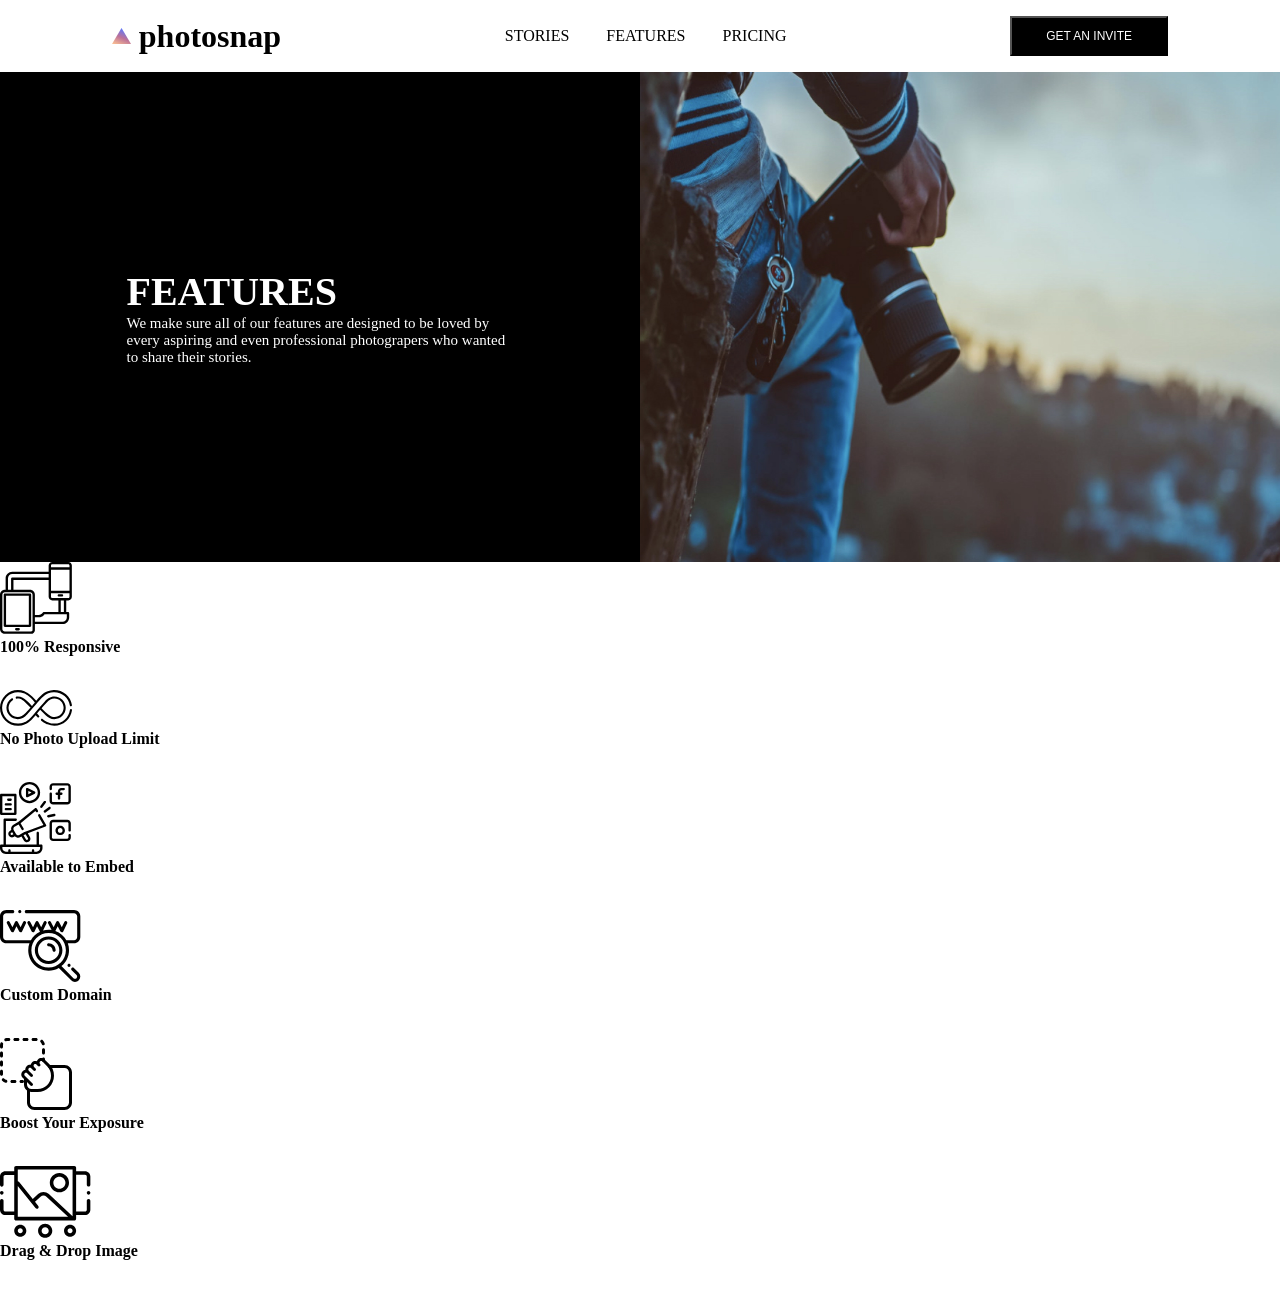
==== features.html @ 1d4174ca "add section" ====
<!DOCTYPE html>
<html lang="en">
  <head>
    <meta charset="UTF-8" />
    <meta name="viewport" content="width=device-width, initial-scale=1.0" />
    <title>Document</title>
    <link rel="stylesheet" href="./features.css" />
  </head>
  <body>
    <header>
      <div class="first">
        <svg
          class="svg_triangle"
          width="19"
          height="16"
          viewBox="0 0 19 16"
          fill="none"
          xmlns="http://www.w3.org/2000/svg"
        >
          <path
            fill-rule="evenodd"
            clip-rule="evenodd"
            d="M0 16L9.5 0L19 16H0Z"
            fill="url(#paint0_linear_0_3070)"
          />
          <defs>
            <linearGradient
              id="paint0_linear_0_3070"
              x1="9.5"
              y1="20"
              x2="16.6529"
              y2="3.01176"
              gradientUnits="userSpaceOnUse"
            >
              <stop stop-color="#FFC593" />
              <stop offset="0.519452" stop-color="#BC7198" />
              <stop offset="1" stop-color="#5A77FF" />
            </linearGradient>
          </defs>
        </svg>

        <h1>photosnap</h1>
      </div>

      <nav>
        <ul>
          <li>STORIES</li>
          <li>FEATURES</li>
          <li>PRICING</li>
        </ul>
      </nav>
      <button>GET AN INVITE</button>
    </header>
    <main>
      <div class="parent">
        <div class="black_box">
          <div class="elements">
            <h2>FEATURES</h2>
            <p>
              We make sure all of our features are designed to be loved by every
              aspiring and even professional photograpers who wanted to share
              their stories.
            </p>
          </div>
        </div>
        <img src="./Bitmap.jpg" alt="" />
      </div>
      <div class="shape">
        <div class="1">
          <svg
            width="72"
            height="72"
            viewBox="0 0 72 72"
            fill="none"
            xmlns="http://www.w3.org/2000/svg"
          >
            <g id="001-responsive">
              <path
                id="Shape"
                fill-rule="evenodd"
                clip-rule="evenodd"
                d="M30.0125 31.491C30.6663 31.491 31.1953 32.0206 31.1953 32.6737V63.8688C31.1953 64.522 30.6663 65.0516 30.0125 65.0516H4.87904C4.22587 65.0516 3.69629 64.522 3.69629 63.8688V32.6737C3.69629 32.0206 4.22587 31.491 4.87904 31.491H30.0125ZM6.06179 62.6861H28.8298V33.8565H6.06179V62.6861Z"
                fill="black"
              />
              <path
                id="Path"
                d="M18.636 66.0865H16.2653C15.6115 66.0865 15.0825 66.6161 15.0825 67.2692C15.0825 67.9224 15.6115 68.452 16.2653 68.452H18.636C19.2891 68.452 19.8187 67.9224 19.8187 67.2692C19.8187 66.6161 19.2891 66.0865 18.636 66.0865Z"
                fill="black"
              />
              <path
                id="Shape_2"
                fill-rule="evenodd"
                clip-rule="evenodd"
                d="M68.3295 0.000253475H52.2988C50.3208 0.000253475 48.6408 1.54568 48.6408 3.52367V9.75795H12.2926C8.60225 9.76893 5.61708 12.7645 5.61823 16.4542V27.7949H4.89403C2.16815 27.7949 0.000160656 30.0622 0.000160656 32.791V66.9591C-0.00734704 68.2597 0.506064 69.5094 1.42662 70.4288C2.34661 71.3482 3.59635 71.8611 4.89691 71.8524H30.9827C32.05 71.8616 33.0739 71.4343 33.8183 70.6697C34.561 69.9039 35.0392 68.9319 34.8913 67.8716V62.0947H62.4671C66.1667 62.0884 69.1692 59.0986 69.1911 55.3984V51.1693C69.1738 50.5051 68.6321 49.975 67.9679 49.9715H66.2342V38.4397H68.3295C70.3075 38.4397 71.8523 36.7608 71.8523 34.7829V3.52367C71.8633 2.58579 71.496 1.68371 70.8324 1.02015C70.1694 0.357158 69.2668 -0.0107193 68.3295 0.000253475ZM51.0063 7.68814H69.4868V28.8298H51.0063V7.68814ZM68.3295 2.36576H52.2988C51.6254 2.36576 51.0063 2.85029 51.0063 3.52367V5.32264H69.4868V3.52367C69.4989 3.21355 69.3806 2.91209 69.1611 2.69205C68.9411 2.4726 68.6396 2.35421 68.3295 2.36576ZM7.98373 16.4542C7.98085 14.0703 9.90801 12.1333 12.2926 12.1235H48.6408V15.5239H12.2198C11.5666 15.5239 11.0885 16.1181 11.0885 16.7713V27.7949H7.98373V16.4542ZM30.9827 69.4869C31.421 69.5008 31.8455 69.3333 32.1562 69.0237C32.4415 68.7252 32.5888 68.3215 32.5628 67.9097C32.5628 67.9036 32.5538 67.9016 32.5449 67.8996C32.5359 67.8976 32.527 67.8956 32.527 67.8895V32.791C32.527 31.3657 31.4274 30.1604 29.9986 30.1604H4.89691C3.47161 30.1604 2.36566 31.3657 2.36566 32.7945V66.9557C2.357 67.6308 2.6215 68.2799 3.09853 68.7569C3.57614 69.2334 4.22584 69.4967 4.90096 69.4869H30.9827ZM30.0021 27.7949H13.454V17.8894H48.6408V34.7829C48.6708 36.7909 50.2914 38.4108 52.2988 38.4397H58.3985V49.9715H43.9964C43.6655 49.9744 43.3502 50.1153 43.1267 50.3602L42.0104 51.5539C41.1903 52.4352 40.0393 52.9336 38.8352 52.9284H34.8913V32.7875C34.8913 30.0622 32.7308 27.7949 30.0021 27.7949ZM62.4671 59.7292C64.8609 59.724 66.8048 57.7928 66.8256 55.3984V52.337H44.515L43.7498 53.1536C42.4816 54.5212 40.7 55.2968 38.8352 55.2939H34.8913V59.7292H62.4671ZM63.8687 49.9715H60.764V38.4397H63.8687V49.9715ZM52.2988 36.0742H68.3295C69.0029 36.0742 69.4868 35.4568 69.4868 34.7829V31.1953H51.0063V34.7829C51.0346 35.4845 51.5977 36.047 52.2988 36.0742Z"
                fill="black"
              />
              <path
                id="Path_2"
                d="M61.9467 32.2302H58.8419C58.1888 32.2302 57.6592 32.7598 57.6592 33.413C57.6592 34.0661 58.1888 34.5957 58.8419 34.5957H61.9467C62.6004 34.5957 63.1294 34.0661 63.1294 33.413C63.1294 32.7598 62.6004 32.2302 61.9467 32.2302Z"
                fill="black"
              />
            </g>
          </svg>
          <h4>100% Responsive</h4>
          <p>
            No matter which the device you’re on, our site is fully responsive
            and stories look beautiful on any screen.
          </p>
        </div>
        <div class="2">
          <svg
            width="72"
            height="36"
            viewBox="0 0 72 36"
            fill="none"
            xmlns="http://www.w3.org/2000/svg"
          >
            <g id="002-forever">
              <path
                id="Path"
                d="M71.0869 19.1053C70.5088 19.0263 69.9767 19.431 69.8978 20.0088C69.3881 23.741 67.5412 27.1742 64.6969 29.6758C61.827 32.1999 58.1394 33.59 54.3129 33.59C52.2309 33.59 50.2087 33.19 48.3024 32.4011C48.2708 32.3881 48.2342 32.3753 48.2013 32.3653C48.1789 32.3585 45.9294 31.6558 42.5798 28.9969C42.1229 28.6342 41.4588 28.7107 41.0961 29.1675C40.7336 29.6244 40.8099 30.2885 41.2667 30.6512C44.703 33.3788 47.1172 34.2346 47.5381 34.3706C49.689 35.254 51.9679 35.702 54.3129 35.702C58.653 35.702 62.8361 34.1251 66.0918 31.2618C69.3173 28.425 71.412 24.5301 71.9904 20.2947C72.0692 19.7166 71.6647 19.1842 71.0869 19.1053Z"
                fill="black"
              />
              <path
                id="Shape"
                fill-rule="evenodd"
                clip-rule="evenodd"
                d="M54.3835 29.2094C50.6997 29.2095 47.9123 27.1671 45.671 25.1691C43.2559 23.016 41.2518 20.9119 40.189 19.7539C39.8392 20.1692 38.8537 21.3663 38.0495 22.3433C37.6071 22.8806 37.2196 23.3514 37.0228 23.5889C37.6766 24.3464 38.3422 25.0726 39.007 25.7532C39.4146 26.1705 39.4067 26.839 38.9895 27.2465C38.5722 27.6539 37.9037 27.646 37.4962 27.2289C36.8836 26.6019 36.2713 25.938 35.6678 25.2484C29.3517 32.9358 25.4364 34.1982 24.5636 34.3924C22.6584 35.1678 20.6446 35.6033 18.5768 35.6871C18.5697 35.6875 18.5626 35.6877 18.5555 35.6878H18.5552L17.8638 35.7017L17.8424 35.7019C13.0519 35.7019 8.55483 33.8295 5.17969 30.4296C1.80483 27.03 -0.0344026 22.5187 0.000472352 17.7265C0.0352067 12.972 1.93435 8.50571 5.34788 5.1504C8.76352 1.79326 13.2616 -0.0319129 18.0235 0.0178683C20.242 0.0399464 22.4039 0.464775 24.4491 1.28054C24.546 1.31921 24.6435 1.35746 24.7416 1.39417C25.7143 1.75782 30.6581 3.86256 36.2248 10.7921C42.6958 2.81785 46.7079 1.5234 47.5915 1.32652C49.4968 0.551118 51.5104 0.115603 53.5785 0.0317902C53.5856 0.0313683 53.5928 0.0312277 53.6 0.0310871L54.2914 0.0171652L54.3128 0.0170246C58.5916 0.0170246 62.7296 1.55476 65.9648 4.34687C69.166 7.10959 71.2876 10.9197 71.9392 15.0756C72.0294 15.6517 71.6356 16.192 71.0594 16.2824C70.4831 16.3723 69.9428 15.9788 69.8526 15.4027C69.2785 11.7404 67.4078 8.38182 64.5849 5.94563C61.7357 3.48667 58.0917 2.13146 54.3231 2.12893L53.6535 2.14243C51.8031 2.21865 50.0026 2.61409 48.3022 3.31777C48.2163 3.35335 48.1617 3.37248 48.072 3.38401C47.8595 3.43281 44.0058 4.42056 37.5085 12.5654C37.5062 12.5682 37.5039 12.5711 37.5016 12.5739C37.4995 12.5765 37.4974 12.5791 37.4953 12.5816C37.4953 12.5816 30.1533 21.3266 27.1093 24.5208C25.0291 26.7037 22.0877 29.2094 17.7724 29.2094C11.514 29.2092 6.42253 24.1176 6.42253 17.8594C6.42253 14.0553 8.3145 10.5227 11.4835 8.40924C11.9689 8.08581 12.6245 8.21687 12.948 8.70202C13.2715 9.18732 13.1405 9.84292 12.6552 10.1665C10.075 11.8869 8.53458 14.7625 8.53458 17.859C8.53458 22.9527 12.6788 27.0969 17.7725 27.0969C20.514 27.0969 22.9221 25.8528 25.5806 23.0632C27.3793 21.1759 29.0353 19.361 30.5821 17.5816C29.6036 16.5094 27.5409 14.3206 25.0791 12.1258C21.6162 9.03882 19.4424 8.62117 17.7729 8.62117H17.769C17.4615 8.62117 17.1514 8.63663 16.8469 8.66687C16.2677 8.72396 15.7493 8.30082 15.6917 7.72046C15.634 7.1401 16.0577 6.62302 16.6381 6.56523C17.0115 6.5281 17.3918 6.50926 17.7684 6.50926H17.7722C21.4559 6.50926 24.2432 8.55156 26.4845 10.5496C28.8998 12.7027 30.9031 14.806 31.9664 15.9643C32.5083 15.3208 34.8518 12.4587 34.8518 12.4587C29.3974 5.53487 24.5518 3.57765 24.0021 3.37206C23.8898 3.33001 23.7786 3.28642 23.6674 3.24212C21.865 2.52324 19.9594 2.14904 18.0027 2.12949C17.9498 2.12907 17.8964 2.12879 17.8435 2.12879C13.7089 2.12879 9.80302 3.7329 6.82852 6.65649C3.81802 9.61538 2.14318 13.5522 2.11266 17.7415C2.08172 21.9668 3.70341 25.9442 6.67875 28.9413C9.65185 31.9362 13.6125 33.5867 17.8319 33.5896L18.5017 33.5761C20.352 33.5 22.1526 33.1045 23.853 32.4009C23.9388 32.3653 23.9935 32.3463 24.0832 32.3346C24.2984 32.2853 28.2293 31.2766 34.8478 22.8999C35.0986 22.5826 42.0019 14.3921 45.0459 11.198C47.1262 9.0152 50.0678 6.50954 54.3827 6.50954H54.3828C60.6412 6.50954 65.7327 11.601 65.7327 17.8594C65.7327 24.1155 60.6432 29.207 54.3872 29.2094H54.3835ZM54.3828 8.62159C51.6413 8.62145 49.2333 9.86541 46.5748 12.6551C44.7763 14.5422 43.1198 16.3572 41.5732 18.1361C42.5512 19.2083 44.614 21.3975 47.0762 23.5927C50.5391 26.6798 52.7132 27.0975 54.3827 27.0975H54.3863C59.4782 27.0955 63.6208 22.9514 63.6208 17.8595C63.6208 12.7657 59.4765 8.62159 54.3828 8.62159Z"
                fill="black"
              />
            </g>
          </svg>

          <h4>No Photo Upload Limit</h4>
          <p>
            Our tool has no limits on uploads or bandwidth. Freely upload in
            bulk and share all of your stories in one go.
          </p>

          <div class="3">
            <svg
              width="71"
              height="72"
              viewBox="0 0 71 72"
              fill="none"
              xmlns="http://www.w3.org/2000/svg"
            >
              <g id="003-bullhorn">
                <path
                  id="Shape"
                  fill-rule="evenodd"
                  clip-rule="evenodd"
                  d="M38.9508 62.5574H41.3115C41.9634 62.5574 42.4918 63.0858 42.4918 63.7377V66.0983C42.4918 69.3577 39.8495 72 36.5902 72H5.90164C2.64225 72 0 69.3577 0 66.0983V63.7377C0 63.0858 0.528451 62.5574 1.18033 62.5574H3.54098V37.7705C3.54098 37.1186 4.06943 36.5901 4.72131 36.5901H15.722C16.3738 36.5901 16.9023 37.1186 16.9023 37.7705C16.9023 38.4224 16.3738 38.9508 15.722 38.9508H5.90164V62.5574H36.5902V50.9901C36.5902 50.3383 37.1186 49.8098 37.7705 49.8098C38.4224 49.8098 38.9508 50.3383 38.9508 50.9901V62.5574ZM36.5902 69.6393C38.5458 69.6393 40.1311 68.054 40.1311 66.0983V64.918H2.36066V66.0983C2.36066 68.054 3.94601 69.6393 5.90164 69.6393H8.26229V68.459C8.26229 67.8071 8.79075 67.2787 9.44262 67.2787C10.0945 67.2787 10.623 67.8071 10.623 68.459V69.6393H31.8689V68.459C31.8689 67.8071 32.3973 67.2787 33.0492 67.2787C33.7011 67.2787 34.2295 67.8071 34.2295 68.459V69.6393H36.5902Z"
                  fill="black"
                />
                <path
                  id="Path"
                  d="M61.3772 8.2623H63.7379C64.3898 8.2623 64.9182 7.73385 64.9182 7.08197C64.9182 6.43009 64.3898 5.90164 63.7379 5.90164H61.3772C59.4216 5.90164 57.8362 7.48699 57.8362 9.44263V10.623H56.6559C56.004 10.623 55.4756 11.1514 55.4756 11.8033C55.4756 12.4552 56.004 12.9836 56.6559 12.9836H57.8362V16.5246C57.8362 17.1765 58.3647 17.7049 59.0166 17.7049C59.6684 17.7049 60.1969 17.1765 60.1969 16.5246V12.9836H61.3772C62.0291 12.9836 62.5576 12.4552 62.5576 11.8033C62.5576 11.1514 62.0291 10.623 61.3772 10.623H60.1969V9.44263C60.1969 8.79075 60.7253 8.2623 61.3772 8.2623Z"
                  fill="black"
                />
                <path
                  id="Path_2"
                  d="M67.2786 1.18033H53.1147C51.1591 1.18033 49.5737 2.76568 49.5737 4.72131V7.08197C49.5737 7.73384 50.1022 8.2623 50.7541 8.2623C51.4059 8.2623 51.9344 7.73384 51.9344 7.08197V4.72131C51.9344 4.06943 52.4628 3.54098 53.1147 3.54098H67.2786C67.9305 3.54098 68.459 4.06943 68.459 4.72131V18.8852C68.459 19.5371 67.9305 20.0656 67.2786 20.0656H53.1147C52.4628 20.0656 51.9344 19.5371 51.9344 18.8852V11.8033C51.9344 11.1514 51.4059 10.623 50.7541 10.623C50.1022 10.623 49.5737 11.1514 49.5737 11.8033V18.8852C49.5737 20.8409 51.1591 22.4262 53.1147 22.4262H67.2786C69.2343 22.4262 70.8196 20.8409 70.8196 18.8852V4.72131C70.8196 2.76568 69.2343 1.18033 67.2786 1.18033V1.18033Z"
                  fill="black"
                />
                <path
                  id="Shape_2"
                  fill-rule="evenodd"
                  clip-rule="evenodd"
                  d="M60.1969 53.1147C57.5894 53.1147 55.4756 51.0009 55.4756 48.3934C55.4756 45.7859 57.5894 43.6721 60.1969 43.6721C62.8044 43.6721 64.9182 45.7859 64.9182 48.3934C64.9182 51.0009 62.8044 53.1147 60.1969 53.1147ZM60.1969 50.7541C61.5007 50.7541 62.5576 49.6972 62.5576 48.3934C62.5576 47.0897 61.5007 46.0328 60.1969 46.0328C58.8931 46.0328 57.8362 47.0897 57.8362 48.3934C57.8362 49.6972 58.8931 50.7541 60.1969 50.7541Z"
                  fill="black"
                />
                <path
                  id="Path_3"
                  d="M67.2786 37.7705H53.1147C51.1591 37.7705 49.5737 39.3559 49.5737 41.3115V55.4754C49.5737 57.4311 51.1591 59.0164 53.1147 59.0164H67.2786C69.2343 59.0164 70.8196 57.4311 70.8196 55.4754V53.1148C70.8196 52.4629 70.2912 51.9344 69.6393 51.9344C68.9874 51.9344 68.459 52.4629 68.459 53.1148V55.4754C68.459 56.1273 67.9305 56.6558 67.2786 56.6558H53.1147C52.4628 56.6558 51.9344 56.1273 51.9344 55.4754V41.3115C51.9344 40.6596 52.4628 40.1312 53.1147 40.1312H67.2786C67.9305 40.1312 68.459 40.6596 68.459 41.3115V48.3935C68.459 49.0453 68.9874 49.5738 69.6393 49.5738C70.2912 49.5738 70.8196 49.0453 70.8196 48.3935V41.3115C70.8196 39.3559 69.2343 37.7705 67.2786 37.7705Z"
                  fill="black"
                />
                <path
                  id="Shape_3"
                  fill-rule="evenodd"
                  clip-rule="evenodd"
                  d="M27.1476 15.3443C26.9266 15.345 26.7099 15.2836 26.522 15.1672C26.1762 14.9511 25.9665 14.5717 25.9673 14.1639V7.08197C25.9685 6.67288 26.1815 6.29359 26.5302 6.07959C26.8788 5.86559 27.3134 5.84738 27.6788 6.03148L34.7607 9.57246C35.1549 9.77441 35.4029 10.18 35.4029 10.623C35.4029 11.0659 35.1549 11.4715 34.7607 11.6734L27.6788 15.2144C27.5143 15.2987 27.3324 15.3432 27.1476 15.3443ZM31.5857 10.623L28.3279 8.9941V12.2518L31.5857 10.623Z"
                  fill="black"
                />
                <path
                  id="Shape_4"
                  fill-rule="evenodd"
                  clip-rule="evenodd"
                  d="M40.1312 10.623C40.1312 16.4898 35.3751 21.2459 29.5082 21.2459C23.6413 21.2459 18.8853 16.4898 18.8853 10.623C18.8853 4.75606 23.6413 0 29.5082 0C35.3751 0 40.1312 4.75606 40.1312 10.623ZM37.7705 10.623C37.7705 6.05981 34.0713 2.36066 29.5082 2.36066C24.9451 2.36066 21.2459 6.05981 21.2459 10.623C21.2459 15.1861 24.9451 18.8852 29.5082 18.8852C34.0713 18.8852 37.7705 15.1861 37.7705 10.623Z"
                  fill="black"
                />
                <path
                  id="Path_4"
                  d="M41.3113 25.9672C41.6828 25.9672 42.0326 25.7923 42.2555 25.4951L45.7965 20.7738C46.1876 20.2523 46.0819 19.5124 45.5604 19.1213C45.0389 18.7302 44.2991 18.8359 43.908 19.3574L40.367 24.0787C39.9759 24.6002 40.0816 25.34 40.6031 25.7311C40.8074 25.8844 41.0559 25.9672 41.3113 25.9672Z"
                  fill="black"
                />
                <path
                  id="Path_5"
                  d="M43.908 30.2164C44.1309 30.5136 44.4808 30.6885 44.8523 30.6885C45.1077 30.6885 45.3562 30.6057 45.5605 30.4524L50.2818 26.9115C50.8033 26.5203 50.909 25.7805 50.5178 25.259C50.1267 24.7375 49.3869 24.6318 48.8654 25.0229L44.1441 28.5639C43.6226 28.955 43.5169 29.6949 43.908 30.2164Z"
                  fill="black"
                />
                <path
                  id="Path_6"
                  d="M55.4752 32.8131C55.4185 32.4969 55.2354 32.2175 54.9681 32.0393C54.7008 31.8611 54.3724 31.7996 54.0588 31.8689L48.1571 33.0492C47.5053 33.1144 47.0297 33.6957 47.0948 34.3475C47.16 34.9994 47.7413 35.475 48.3932 35.4098H48.6293L54.5309 34.2295C54.8471 34.1728 55.1265 33.9897 55.3047 33.7224C55.4829 33.4551 55.5445 33.1268 55.4752 32.8131Z"
                  fill="black"
                />
                <path
                  id="Shape_5"
                  fill-rule="evenodd"
                  clip-rule="evenodd"
                  d="M15.3443 33.0492H1.18033C0.528451 33.0492 0 32.5207 0 31.8689V12.9836C0 12.3317 0.528451 11.8033 1.18033 11.8033H15.3443C15.9961 11.8033 16.5246 12.3317 16.5246 12.9836V31.8689C16.5246 32.5207 15.9961 33.0492 15.3443 33.0492ZM14.1639 14.1639H2.36066V30.6885H14.1639V14.1639Z"
                  fill="black"
                />
                <path
                  id="Path_7"
                  d="M10.623 16.5246H8.26236C7.61048 16.5246 7.08203 17.053 7.08203 17.7049C7.08203 18.3568 7.61048 18.8853 8.26236 18.8853H10.623C11.2749 18.8853 11.8033 18.3568 11.8033 17.7049C11.8033 17.053 11.2749 16.5246 10.623 16.5246Z"
                  fill="black"
                />
                <path
                  id="Path_8"
                  d="M10.6228 21.2459H5.90152C5.24964 21.2459 4.72119 21.7744 4.72119 22.4262C4.72119 23.0781 5.24964 23.6066 5.90152 23.6066H10.6228C11.2747 23.6066 11.8032 23.0781 11.8032 22.4262C11.8032 21.7744 11.2747 21.2459 10.6228 21.2459Z"
                  fill="black"
                />
                <path
                  id="Path_9"
                  d="M10.6228 25.9672H5.90152C5.24964 25.9672 4.72119 26.4957 4.72119 27.1476C4.72119 27.7994 5.24964 28.3279 5.90152 28.3279H10.6228C11.2747 28.3279 11.8032 27.7994 11.8032 27.1476C11.8032 26.4957 11.2747 25.9672 10.6228 25.9672Z"
                  fill="black"
                />
                <path
                  id="Shape_6"
                  fill-rule="evenodd"
                  clip-rule="evenodd"
                  d="M40.2728 32.6951C40.0619 32.3282 39.6714 32.1017 39.2482 32.1009C38.8251 32.1 38.4336 32.325 38.2213 32.691C38.009 33.0571 38.0081 33.5086 38.219 33.8754L43.4242 42.8813L24.539 49.9633H24.4564H24.3619L21.2931 51.7338L19.2511 52.9141C18.7082 53.228 18.0627 53.3129 17.457 53.1502C16.8546 52.9874 16.3411 52.5928 16.0288 52.0525L13.6682 47.9685C13.0916 46.8593 13.4798 45.4929 14.5534 44.8525L18.6374 42.4918L21.5882 47.6026C21.7999 47.9693 22.1917 48.1945 22.6151 48.1928C23.0376 48.1945 23.4288 47.9702 23.6408 47.6047C23.8528 47.2392 23.8532 46.7882 23.6419 46.4223L20.5967 41.158L35.4098 28.9417L35.8937 29.7797C36.2197 30.3468 36.9437 30.5423 37.5108 30.2164C38.0779 29.8905 38.2735 29.1665 37.9475 28.5994L36.7672 26.5574C36.5921 26.2581 36.2943 26.0509 35.9528 25.9908C35.6094 25.9261 35.2549 26.0169 34.9849 26.2387L18.4603 39.8597L13.4321 42.7633C11.5763 43.8442 10.6839 46.0414 11.2603 48.1102L10.08 48.783C8.83622 49.4972 8.14614 50.8912 8.33231 52.3133C8.51848 53.7354 9.54411 54.9047 10.9298 55.2748C11.2302 55.3543 11.5397 55.394 11.8505 55.3928C12.4714 55.3902 13.0812 55.2276 13.621 54.9207L14.8013 54.2479C15.3683 54.8336 16.0814 55.2574 16.8669 55.4754C17.2702 55.5882 17.6874 55.6439 18.1062 55.6407C18.9359 55.6426 19.7509 55.4225 20.4669 55.0033L21.4937 54.4131L23.8544 58.5089C24.8312 60.1976 26.9899 60.7782 28.6819 59.8072C29.4963 59.338 30.0906 58.5644 30.3342 57.6567C30.5777 56.749 30.4504 55.7817 29.9803 54.9679L27.8321 51.2262L45.537 44.581C45.862 44.4588 46.1167 44.1998 46.2334 43.8728C46.3497 43.5498 46.3195 43.1921 46.1508 42.8931L40.2728 32.6951ZM12.3934 52.8669C12.1219 53.0238 11.7992 53.0663 11.4964 52.9849C11.194 52.9064 10.935 52.7111 10.7764 52.442C10.6194 52.1705 10.577 51.8478 10.6583 51.5449C10.7397 51.2405 10.9395 50.9813 11.2131 50.8249L12.24 50.2348L13.4203 52.2767L12.3934 52.8669ZM28.0446 57.0689C28.1259 56.766 28.0835 56.4433 27.9265 56.1718L25.5777 52.1351H25.4833L23.5239 53.2564L25.8846 57.3521C26.2127 57.9099 26.9287 58.0994 27.4898 57.7771C27.761 57.6235 27.9604 57.3689 28.0446 57.0689Z"
                  fill="black"
                />
              </g>
            </svg>

            <h4>Available to Embed</h4>
            <p>
              Embed Tweets, Facebook posts, Instagram media, Vimeo or YouTube
              videos, Google Maps, and more.
            </p>
          </div>
          <div class="4">
            <svg
              width="81"
              height="72"
              viewBox="0 0 81 72"
              fill="none"
              xmlns="http://www.w3.org/2000/svg"
            >
              <g id="001-www">
                <path
                  id="Shape"
                  fill-rule="evenodd"
                  clip-rule="evenodd"
                  d="M34.8242 40.2353C34.8242 32.6238 41.0166 26.4314 48.6281 26.4314C56.2397 26.4314 62.4321 32.6238 62.4321 40.2353C62.4321 47.8468 56.2397 54.0392 48.6281 54.0392C41.0166 54.0392 34.8242 47.8468 34.8242 40.2353ZM37.9615 40.2353C37.9615 46.1171 42.7464 50.902 48.6281 50.902C54.5099 50.902 59.2948 46.1171 59.2948 40.2353C59.2948 34.3536 54.5099 29.5687 48.6281 29.5687C42.7464 29.5687 37.9615 34.3536 37.9615 40.2353Z"
                  fill="black"
                />
                <path
                  id="Path"
                  d="M48.6282 33.1771C47.7618 33.1771 47.0596 33.8793 47.0596 34.7457C47.0596 35.6121 47.7618 36.3143 48.6282 36.3143C50.79 36.3143 52.5492 38.0735 52.5492 40.2353C52.5492 41.1017 53.2514 41.8039 54.1178 41.8039C54.9842 41.8039 55.6864 41.1017 55.6864 40.2353C55.6864 36.3431 52.5204 33.1771 48.6282 33.1771Z"
                  fill="black"
                />
                <path
                  id="Path_2"
                  d="M9.66958 11.9062C9.2713 11.1372 8.32522 10.8364 7.55561 11.2341C6.786 11.6323 6.48514 12.579 6.88343 13.3486L11.1059 21.5055C11.3791 22.0337 11.9318 22.3566 12.5225 22.3529C13.1169 22.3437 13.6555 21.9994 13.9128 21.4632L16.4692 16.1409L19.2456 21.5055C19.5158 22.0263 20.0532 22.3529 20.6389 22.3529H20.6622C21.2572 22.3437 21.7952 21.9994 22.0532 21.4632L25.9704 13.3064C26.3454 12.5257 26.0164 11.5882 25.2358 11.2132C24.4545 10.8382 23.5176 11.1673 23.1426 11.9485L20.5862 17.2708L17.8093 11.9062C17.536 11.3781 16.9845 11.0539 16.3932 11.0588C15.7983 11.068 15.2597 11.4124 15.0023 11.9485L12.4465 17.2708L9.66958 11.9062Z"
                  fill="black"
                />
                <path
                  id="Path_3"
                  d="M19.763 3.21569C20.176 3.21569 20.5804 3.04779 20.872 2.75613C21.1643 2.46446 21.3316 2.05944 21.3316 1.64706C21.3316 1.23468 21.1643 0.829656 20.872 0.537989C20.5804 0.246322 20.176 0.0784302 19.763 0.0784302C19.3506 0.0784302 18.9462 0.246322 18.6545 0.537989C18.3622 0.829656 18.1943 1.23468 18.1943 1.64706C18.1943 2.05944 18.3622 2.46446 18.6545 2.75613C18.9462 3.04779 19.3506 3.21569 19.763 3.21569Z"
                  fill="black"
                />
                <path
                  id="Shape_2"
                  fill-rule="evenodd"
                  clip-rule="evenodd"
                  d="M80.3137 6.35294V27.0588C80.3137 30.5184 77.4994 33.3333 74.0392 33.3333H67.8168C68.595 35.4902 69.0202 37.8137 69.0202 40.2353C69.0202 46.6422 66.0496 52.367 61.4148 56.1078L73.4522 68.1458C74.3027 68.9963 75.6869 68.9963 76.5374 68.1458C77.3879 67.2947 77.3879 65.9105 76.5374 65.0601L71.6458 60.1679C71.0331 59.5551 71.0331 58.5625 71.6458 57.9498C72.258 57.337 73.2512 57.3376 73.864 57.9498L78.7555 62.8413C80.8297 64.9154 80.8297 68.2898 78.7555 70.364C77.7188 71.4007 76.3566 71.9191 74.9945 71.9191C73.6324 71.9191 72.2702 71.4007 71.2335 70.364L58.7837 57.9142C55.7917 59.6397 52.3229 60.6274 48.6281 60.6274C37.3836 60.6274 28.2359 51.4798 28.2359 40.2353C28.2359 37.8137 28.6612 35.4902 29.4393 33.3333H6.27451C2.81495 33.3333 0 30.519 0 27.0588V6.35294C0 2.89338 2.81495 0.0784302 6.27451 0.0784302H12.7047C13.5711 0.0784302 14.2733 0.780636 14.2733 1.64706C14.2733 2.51348 13.5711 3.21569 12.7047 3.21569H6.27451C4.54473 3.21569 3.13725 4.62316 3.13725 6.35294V27.0588C3.13725 28.7886 4.54473 30.1961 6.27451 30.1961H30.8842C32.9718 26.5208 36.1679 23.5551 40.0147 21.7549C39.9528 21.6771 39.8958 21.5956 39.8493 21.5055L37.0729 16.1415L34.5165 21.4632C34.2592 21.9994 33.7206 22.3437 33.1262 22.3529C32.5331 22.3566 31.9828 22.0337 31.7096 21.5055L27.4871 13.3487C27.0888 12.579 27.3897 11.633 28.1593 11.2347C28.9289 10.8364 29.875 11.1373 30.2733 11.9062L33.0502 17.2708L35.606 11.9485C35.8634 11.4124 36.402 11.068 36.9963 11.0594C37.5913 11.0539 38.1397 11.3781 38.413 11.9062L41.19 17.2708L43.7463 11.9485C44.1207 11.1673 45.0582 10.8382 45.8388 11.2138C46.6201 11.5888 46.9491 12.5257 46.5741 13.3064L43.0637 20.6152C44.8333 20.1127 46.7004 19.8431 48.6287 19.8431C49.6244 19.8431 50.6036 19.9167 51.5613 20.0551L48.0895 13.3487C47.6918 12.579 47.992 11.633 48.7616 11.2347C49.5312 10.8364 50.4779 11.1373 50.8762 11.9062L53.6526 17.2708L56.2089 11.9485C56.4663 11.4124 57.0043 11.068 57.5993 11.0594C58.1918 11.0539 58.7426 11.3781 59.0159 11.9062L61.7929 17.2708L64.3487 11.9485C64.7237 11.1673 65.6611 10.8382 66.4418 11.2138C67.2224 11.5888 67.5515 12.5257 67.1765 13.3064L63.2592 21.4632C63.0018 21.9994 62.4632 22.3437 61.8689 22.3529H61.845C61.2592 22.3529 60.7218 22.027 60.4522 21.5055L57.6752 16.1415L55.3499 20.9828C60.0417 22.6256 63.9553 25.9369 66.3762 30.2028C66.4203 30.1991 66.4645 30.1961 66.5098 30.1961H74.0392C75.769 30.1961 77.1765 28.7886 77.1765 27.0588V6.35294C77.1765 4.62316 75.769 3.21569 74.0392 3.21569H26.3511C25.4853 3.21569 24.7825 2.51348 24.7825 1.64706C24.7825 0.780636 25.4853 0.0784302 26.3511 0.0784302H74.0392C77.4988 0.0784302 80.3137 2.89338 80.3137 6.35294ZM31.3732 40.2353C31.3732 49.7494 39.114 57.4902 48.6281 57.4902C58.1428 57.4902 65.883 49.7494 65.883 40.2353C65.883 30.7212 58.1422 22.9804 48.6281 22.9804C39.114 22.9804 31.3732 30.7212 31.3732 40.2353Z"
                  fill="black"
                />
                <path
                  id="Path_4"
                  d="M67.9244 54.2292C67.6327 54.5208 67.4648 54.9252 67.4648 55.3382C67.4648 55.7506 67.6327 56.155 67.9244 56.4473C68.2179 56.739 68.6211 56.9068 69.0335 56.9068C69.4458 56.9068 69.8509 56.739 70.1425 56.4473C70.436 56.155 70.6021 55.7506 70.6021 55.3382C70.6021 54.9252 70.436 54.5208 70.1425 54.2292C69.8509 53.9375 69.4477 53.7696 69.0335 53.7696C68.6211 53.7696 68.2161 53.9375 67.9244 54.2292Z"
                  fill="black"
                />
              </g>
            </svg>

            <h4>Custom Domain</h4>
            <p>
              With Photosnap subscriptions you can host your stories on your own
              domain. You can also remove our branding!
            </p>
          </div>
          <div class="5">
            <svg
              width="72"
              height="72"
              viewBox="0 0 72 72"
              fill="none"
              xmlns="http://www.w3.org/2000/svg"
            >
              <g id="001-drag">
                <path
                  id="Path"
                  d="M64.5 27H49.5C48.672 27 48 27.672 48 28.5C48 29.328 48.672 30.0001 49.5 30.0001H64.5C66.9811 30.0001 69 32.019 69 34.5001V64.5C69 66.9811 66.9811 69 64.5 69H34.5C32.0189 69 30 66.9811 30 64.5V52.5001C30 51.6721 29.3279 51 28.4999 51C27.6719 51 27 51.672 27 52.5V64.4999C27 68.634 30.366 72 34.5 72H64.4999C68.634 72 72 68.634 72 64.5V34.5C72 30.366 68.634 27 64.5 27Z"
                  fill="black"
                />
                <path
                  id="Path_2"
                  d="M22.5001 42.0001H21C20.172 42.0001 19.5 42.6721 19.5 43.5001C19.5 44.3281 20.172 45 21 45H22.5001C23.3281 45 24.0001 44.328 24.0001 43.5C24.0001 42.672 23.3281 42.0001 22.5001 42.0001Z"
                  fill="black"
                />
                <g id="Group">
                  <path
                    id="Path_3"
                    d="M8.82296 0H7.49996C6.78305 0 6.07501 0.101953 5.39396 0.299953C4.59901 0.533953 4.14296 1.368 4.37401 2.16295C4.56596 2.817 5.16601 3.24 5.81401 3.24C5.95505 3.24 6.09596 3.222 6.23701 3.17995C6.64496 3.06 7.06796 2.99995 7.49996 2.99995H8.82296C9.65391 2.99995 10.323 2.32791 10.323 1.49991C10.323 0.671906 9.65096 0 8.82296 0Z"
                    fill="black"
                  />
                  <path
                    id="Path_4"
                    d="M2.99995 36.171V33.138C2.99995 32.31 2.32791 31.6379 1.49991 31.6379C0.671906 31.6379 0 32.31 0 33.138V36.171C0 36.999 0.672047 37.671 1.50005 37.671C2.32805 37.671 2.99995 36.999 2.99995 36.171Z"
                    fill="black"
                  />
                  <path
                    id="Path_5"
                    d="M1.50005 28.572C2.32805 28.572 3.00009 27.9 3.00009 27.072V24.039C3.00009 23.211 2.32805 22.5389 1.50005 22.5389C0.672047 22.5389 0 23.211 0 24.039V27.072C0 27.9 0.672047 28.572 1.50005 28.572Z"
                    fill="black"
                  />
                  <path
                    id="Path_6"
                    d="M1.50005 10.377C2.32805 10.377 3.00009 9.70496 3.00009 8.87696V7.49996C3.00009 7.08301 3.05705 6.67196 3.16814 6.27596C3.39314 5.47791 2.93119 4.64991 2.13314 4.42491C1.34114 4.18796 0.507094 4.65891 0.282094 5.45991C0.0960469 6.12296 0 6.81005 0 7.49996V8.87696C0 9.70496 0.672047 10.377 1.50005 10.377Z"
                    fill="black"
                  />
                  <path
                    id="Path_7"
                    d="M1.50005 19.476C2.32805 19.476 3.00009 18.804 3.00009 17.976V14.943C3.00009 14.115 2.32805 13.4429 1.50005 13.4429C0.672047 13.4429 0 14.115 0 14.943V17.976C0 18.804 0.672047 19.476 1.50005 19.476Z"
                    fill="black"
                  />
                  <path
                    id="Path_8"
                    d="M6.26982 41.829C5.54377 41.622 4.87187 41.229 4.33187 40.6921C3.74687 40.1071 2.79582 40.1131 2.21082 40.6981C1.62582 41.2861 1.62877 42.2371 2.21687 42.8192C3.11687 43.7162 4.23582 44.3701 5.45082 44.7152C5.58877 44.7542 5.72687 44.7722 5.86187 44.7722C6.51282 44.7722 7.11582 44.3431 7.30187 43.6832C7.52982 42.885 7.06773 42.054 6.26982 41.829Z"
                    fill="black"
                  />
                  <path
                    id="Path_9"
                    d="M43.2571 7.30799C43.3951 7.30799 43.5361 7.28999 43.6772 7.24499C44.4721 7.01099 44.9311 6.18003 44.6971 5.38494C44.3432 4.17289 43.6772 3.05999 42.7741 2.16589C42.1861 1.58385 41.2351 1.58694 40.653 2.17785C40.071 2.7658 40.077 3.71685 40.665 4.29889C41.205 4.83889 41.607 5.50489 41.817 6.22785C42.0092 6.88203 42.6062 7.30799 43.2571 7.30799Z"
                    fill="black"
                  />
                  <path
                    id="Path_10"
                    d="M36.117 0H33.084C32.256 0 31.584 0.672047 31.584 1.50005C31.584 2.32805 32.256 3.00009 33.084 3.00009H36.117C36.945 3.00009 37.6171 2.32805 37.6171 1.50005C37.6171 0.672047 36.945 0 36.117 0Z"
                    fill="black"
                  />
                  <path
                    id="Path_11"
                    d="M14.9369 42.0001H11.9039C11.0759 42.0001 10.4038 42.6721 10.4038 43.5001C10.4038 44.3281 11.0759 45 11.9039 45H14.9369C15.7649 45 16.4369 44.328 16.4369 43.5C16.4369 42.672 15.7649 42.0001 14.9369 42.0001Z"
                    fill="black"
                  />
                  <path
                    id="Path_12"
                    d="M43.5 10.35C42.672 10.35 42 11.022 42 11.85V14.883C42 15.711 42.672 16.3831 43.5 16.3831C44.328 16.3831 45.0001 15.711 45.0001 14.883V11.85C45.0001 11.0189 44.328 10.35 43.5 10.35Z"
                    fill="black"
                  />
                  <path
                    id="Path_13"
                    d="M27.0208 0H23.9878C23.1569 0 22.4878 0.672047 22.4878 1.50005C22.4878 2.32805 23.1598 3.00009 23.9878 3.00009H27.0179C27.8488 3.00009 28.5209 2.32805 28.5209 1.50005C28.5209 0.672047 27.8488 0 27.0208 0Z"
                    fill="black"
                  />
                  <path
                    id="Path_14"
                    d="M17.9217 0H14.8887C14.0607 0 13.3887 0.672047 13.3887 1.50005C13.3887 2.32805 14.0607 3.00009 14.8887 3.00009H17.9217C18.7497 3.00009 19.4218 2.32805 19.4218 1.50005C19.4218 0.672047 18.7497 0 17.9217 0Z"
                    fill="black"
                  />
                </g>
                <path
                  id="Path_15"
                  d="M43.5 19.5001C42.672 19.5001 42 20.1721 42 21.0001V22.5C42 23.328 42.672 24.0001 43.5 24.0001C44.328 24.0001 45.0001 23.328 45.0001 22.5V21C45.0001 20.172 44.328 19.5001 43.5 19.5001Z"
                  fill="black"
                />
                <path
                  id="Shape"
                  fill-rule="evenodd"
                  clip-rule="evenodd"
                  d="M44.5618 21.438L49.2118 26.088C52.2988 29.178 53.9998 33.2849 53.9998 37.6499C53.9998 46.665 46.6648 54 37.6498 54H31.4998C27.3659 54 23.9999 50.634 23.9996 46.5V41.121L22.6556 39.777C21.7707 38.895 21.2847 37.716 21.2847 36.465C21.2847 35.214 21.7707 34.038 22.6556 33.153C23.3876 32.4209 24.3206 31.9619 25.3316 31.824C25.2416 30.519 25.6945 29.184 26.6906 28.188C27.7316 27.1471 29.2256 26.6611 30.6566 26.862C30.8276 25.9741 31.2537 25.125 31.9407 24.4381C33.2007 23.1781 35.1566 22.7551 36.7917 23.325C37.0108 22.635 37.3947 21.984 37.9407 21.438C39.7648 19.6139 42.7377 19.6139 44.5618 21.438ZM31.4998 51H37.6498C45.0118 51 50.9999 45.0119 50.9997 37.6501C50.9997 34.0861 49.6108 30.732 47.0908 28.212L42.4407 23.562C41.7837 22.905 40.7188 22.905 40.0618 23.562C39.7438 23.877 39.5668 24.3 39.5668 24.75C39.5668 25.2 39.7409 25.623 40.0588 25.938C40.3529 26.232 40.4998 26.6159 40.4998 27C40.4998 27.384 40.3527 27.7679 40.0618 28.062C39.4768 28.647 38.5257 28.647 37.9407 28.062L36.4407 26.5619C35.8048 25.9259 34.6978 25.9259 34.0617 26.5619C33.4047 27.2189 33.4047 28.2839 34.0617 28.9409L35.5618 30.4409C35.8529 30.732 35.9998 31.1159 35.9998 31.5C35.9998 31.884 35.8527 32.2679 35.5618 32.562C34.9768 33.147 34.0257 33.147 33.4407 32.562L31.1907 30.312C30.5548 29.6759 29.4478 29.6759 28.8118 30.312C28.1548 30.969 28.1548 32.0339 28.8118 32.6909L32.5618 36.441C32.8529 36.7321 32.9999 37.116 32.9999 37.5C32.9999 37.8841 32.8528 38.268 32.5618 38.562C31.9768 39.147 31.0258 39.147 30.4408 38.562L27.1558 35.277C26.5199 34.641 25.4129 34.641 24.7768 35.277C24.4587 35.595 24.2848 36.018 24.2848 36.465C24.2848 36.9121 24.4589 37.338 24.7768 37.653L32.5618 45.438C32.8529 45.7321 32.9999 46.116 32.9999 46.5C32.9999 46.8841 32.8528 47.268 32.5618 47.562C31.9768 48.147 31.0258 48.147 30.4408 47.562L26.9998 44.1211V46.5C26.9998 48.9811 29.0188 51 31.4998 51Z"
                  fill="black"
                />
              </g>
            </svg>

            <h4>Boost Your Exposure</h4>
            <p>
              Users that viewed your story or gallery can easily get notifed of
              new and featured stories with our built in mailing list.
            </p>
          </div>
          <div class="6">
            <svg
              width="91"
              height="72"
              viewBox="0 0 91 72"
              fill="none"
              xmlns="http://www.w3.org/2000/svg"
            >
              <g id="002-slider">
                <path
                  id="Shape"
                  fill-rule="evenodd"
                  clip-rule="evenodd"
                  d="M76.1241 5.27213H85.0171C87.9641 5.27213 90.3529 7.66097 90.3529 10.6079V18.7402C90.3529 19.6861 89.6415 20.514 88.6978 20.5782C87.6623 20.6488 86.7957 19.8248 86.7957 18.8039V10.6079C86.794 9.6297 85.9954 8.83111 85.0171 8.82933H76.1241V45.4685H85.0171C85.9954 45.4667 86.794 44.6681 86.7957 43.6899V34.8094C86.7957 33.7886 87.6623 32.9646 88.6978 33.035C89.6415 33.0992 90.3529 33.9272 90.3529 34.873V43.6899C90.3529 46.6369 87.9641 49.0257 85.0171 49.0257H76.1241V52.6466C76.1241 53.6289 75.3279 54.4252 74.3455 54.4252H16.0074C15.0251 54.4252 14.2288 53.6289 14.2288 52.6466V49.0894H5.3358C2.38884 49.0894 0 46.7006 0 43.7536V34.9367C0 33.9908 0.71144 33.1629 1.65517 33.0987C2.69067 33.0281 3.5572 33.8521 3.5572 34.873V43.7536C3.55898 44.7318 4.35757 45.5304 5.3358 45.5322H14.2288V8.89301H5.3358C4.35757 8.89478 3.55898 9.69338 3.5572 10.6716V18.8676C3.5572 19.8885 2.69067 20.7125 1.65517 20.6419C0.71144 20.5777 0 19.7498 0 18.8039V10.6716C0 7.72464 2.38884 5.3358 5.3358 5.3358H14.2288V1.7786C14.2288 0.79628 15.0251 0 16.0074 0H74.3455C75.3279 0 76.1241 0.79628 76.1241 1.7786V5.27213ZM69.0097 16.7189C69.0097 22.0148 64.7012 26.3233 59.4053 26.3233C54.1093 26.3233 49.8008 22.0148 49.8008 16.7189C49.8008 11.4229 54.1093 7.1144 59.4053 7.1144C64.7012 7.1144 69.0097 11.4229 69.0097 16.7189ZM45.1765 57.6267C41.2536 57.6267 38.0621 60.8182 38.0621 64.7411C38.0621 68.664 41.2536 71.8555 45.1765 71.8555C49.0994 71.8555 52.2909 68.664 52.2909 64.7411C52.2909 60.8182 49.0994 57.6267 45.1765 57.6267ZM45.1765 68.2983C43.215 68.2983 41.6193 66.7025 41.6193 64.7411C41.6193 62.7796 43.215 61.1839 45.1765 61.1839C47.1379 61.1839 48.7337 62.7796 48.7337 64.7411C48.7337 66.7025 47.1379 68.2983 45.1765 68.2983ZM14.2288 64.7411C14.2288 61.4066 16.9415 58.6938 20.2761 58.6938C23.6106 58.6938 26.3233 61.4066 26.3233 64.7411C26.3233 68.0756 23.6106 70.7883 20.2761 70.7883C16.9415 70.7883 14.2288 68.0756 14.2288 64.7411ZM20.2761 67.2311C18.903 67.2311 17.786 66.1142 17.786 64.7411C17.786 63.368 18.903 62.251 20.2761 62.251C21.6491 62.251 22.7661 63.368 22.7661 64.7411C22.7661 66.1142 21.6491 67.2311 20.2761 67.2311ZM64.0296 64.7411C64.0296 61.4066 66.7424 58.6938 70.0769 58.6938C73.4114 58.6938 76.1241 61.4066 76.1241 64.7411C76.1241 68.0756 73.4114 70.7883 70.0769 70.7883C66.7424 70.7883 64.0296 68.0756 64.0296 64.7411ZM70.0769 67.2311C68.7038 67.2311 67.5868 66.1142 67.5868 64.7411C67.5868 63.368 68.7038 62.251 70.0769 62.251C71.45 62.251 72.5669 63.368 72.5669 64.7411C72.5669 66.1142 71.45 67.2311 70.0769 67.2311ZM59.4053 10.6716C62.7398 10.6716 65.4525 13.3843 65.4525 16.7189C65.4525 20.0534 62.7398 22.7661 59.4053 22.7661C56.0708 22.7661 53.358 20.0534 53.358 16.7189C53.358 13.3843 56.0708 10.6716 59.4053 10.6716ZM90.3529 26.8693C90.3529 25.8893 89.5544 25.0907 88.5743 25.0907C87.5943 25.0907 86.7957 25.8893 86.7957 26.8693C86.7957 27.8493 87.5943 28.6479 88.5743 28.6479C89.5544 28.6479 90.3529 27.8493 90.3529 26.8693ZM1.7786 28.6479C0.798592 28.6479 0 27.8511 0 26.8693C0 25.8893 0.798592 25.0907 1.7786 25.0907C2.75861 25.0907 3.5572 25.8893 3.5572 26.8693C3.5572 27.8511 2.75861 28.6479 1.7786 28.6479ZM72.5669 3.5572V50.1871L48.8713 28.0368C45.8518 25.2142 41.1214 25.2143 38.1021 28.0368L32.7839 33.0082L19.7804 16.7539C19.2454 16.0851 18.5572 15.5832 17.7858 15.2785V3.5572H72.5669ZM35.5011 42.0986L17.786 19.955V50.868H68.0861L46.4423 30.6353C44.7852 29.0862 42.1886 29.0862 40.5315 30.6353L35.0128 35.794L38.2787 39.8764C39.7589 41.7265 36.9812 43.9487 35.5011 42.0986Z"
                  fill="black"
                />
              </g>
            </svg>

            <h4>Drag & Drop Image</h4>
            <p>
              Easily drag and drop your image and get beautiful shots everytime.
              No over the top tooling to add friction to creating stories.
            </p>
          </div>
        </div>
      </div>
    </main>
    <footer></footer>
  </body>
</html>
---- features.css ----
* {
  margin: 0;
  padding: 0;
  box-sizing: border-box;
}

header {
  display: flex;
  height: 72px;
  background-color: #ffffff;
  justify-content: space-around;
  align-items: center;
}
header ul {
  list-style: none;
  display: flex;
  color: #000000;
  gap: 37px;
}

h1 {
  color: #000000;
}

.first {
  display: flex;
  align-items: center;
  gap: 8px;
  align-items: center;
}

button {
  background-color: #000000;
  color: #ffffff;
  width: 158px;
  height: 40px;
  font-size: 12px;
}

.black_box {
  background-color: #000000;
  width: 50%;
  height: 490px;
  display: flex;
  justify-content: center;
}

h2 {
  color: #ffffff;
  font-size: 40px;
}

p {
  color: #ffffff;
  font-size: 15px;
  width: 387px;
}

.elements {
  justify-content: center;
  display: flex;
  flex-direction: column;
}

img {
  width: 50%;
}

.parent {
  display: flex;
  height: 490px;
}/*# sourceMappingURL=features.css.map */
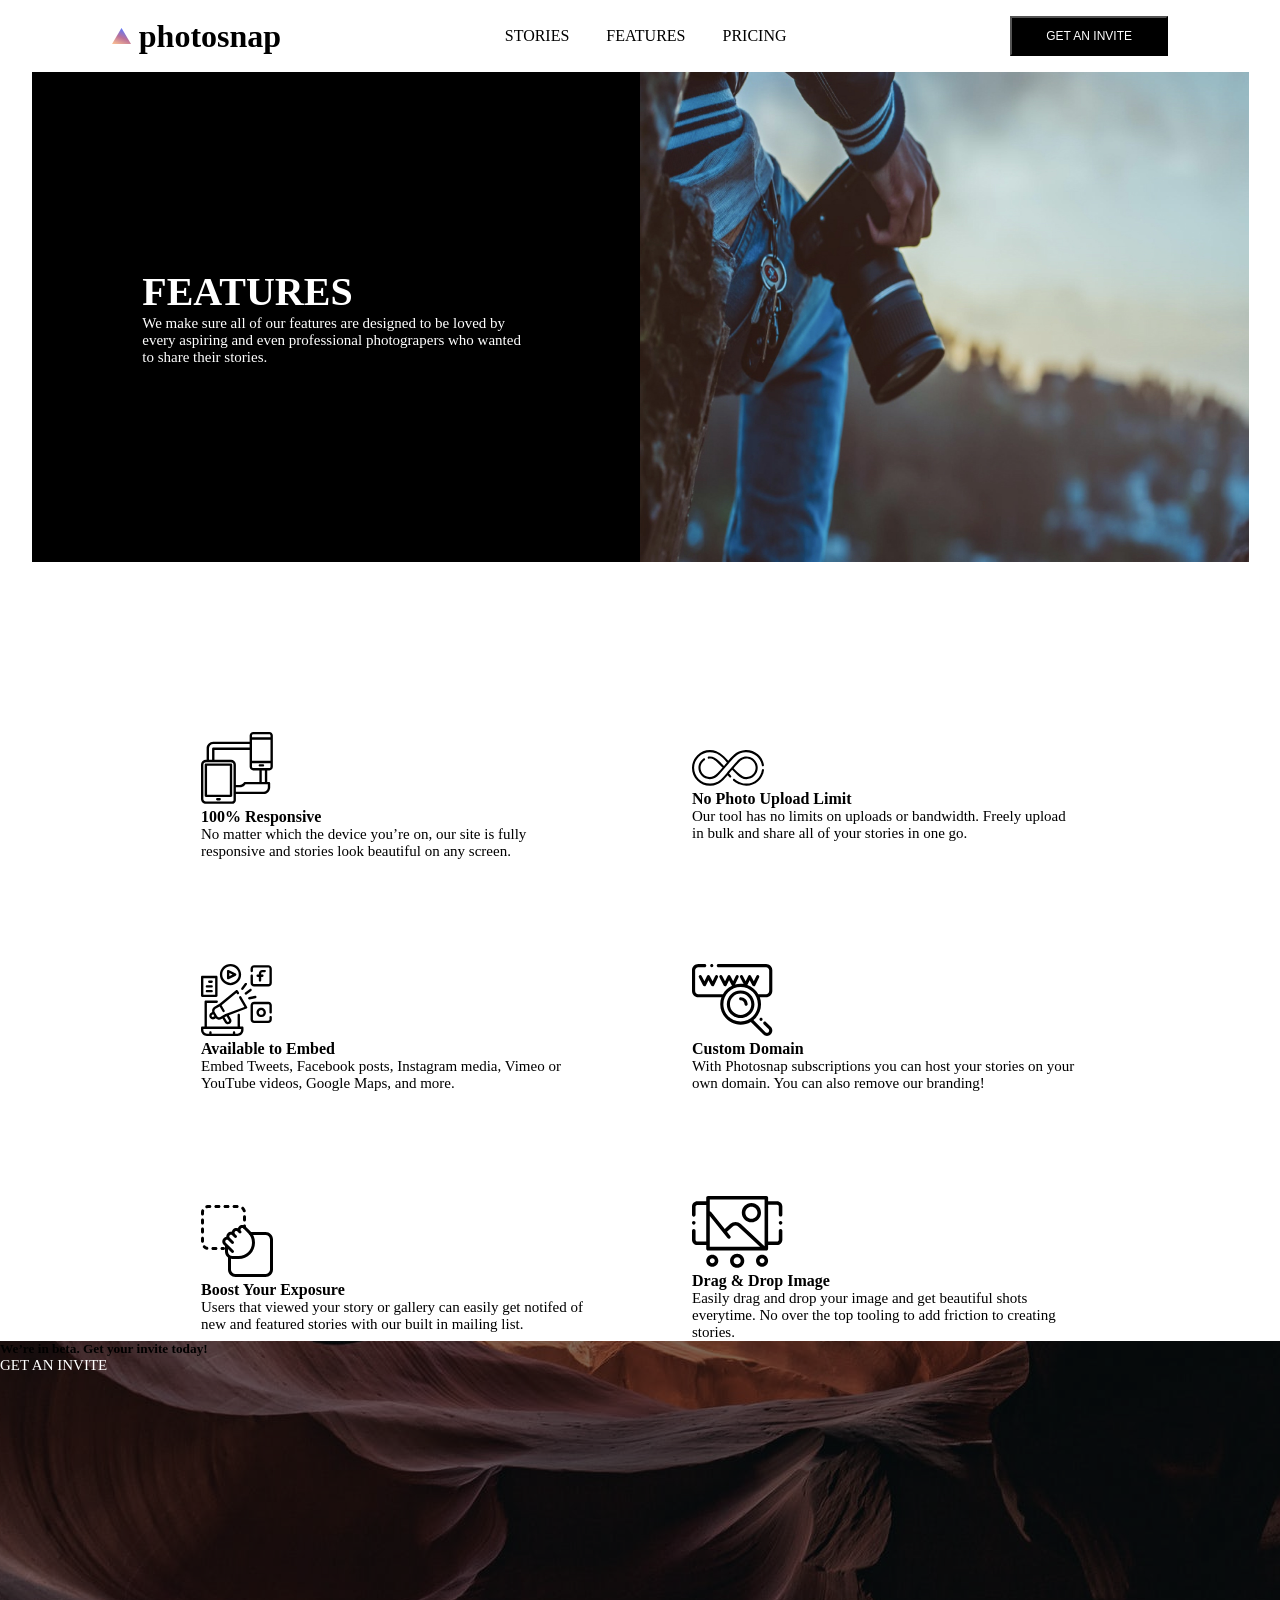
==== commit d8d539c3: "add main" ====
--- a/features.html
+++ b/features.html
@@ -66,7 +66,7 @@
         <img src="./Bitmap.jpg" alt="" />
       </div>
       <div class="shape">
-        <div class="1">
+        <div class="box">
           <svg
             width="72"
             height="72"
@@ -107,7 +107,7 @@
             and stories look beautiful on any screen.
           </p>
         </div>
-        <div class="2">
+        <div class="box">
           <svg
             width="72"
             height="36"
@@ -137,7 +137,8 @@
             bulk and share all of your stories in one go.
           </p>
 
-          <div class="3">
+        </div>
+          <div class="box">
             <svg
               width="71"
               height="72"
@@ -242,7 +243,7 @@
               videos, Google Maps, and more.
             </p>
           </div>
-          <div class="4">
+          <div class="box">
             <svg
               width="81"
               height="72"
@@ -294,7 +295,7 @@
               domain. You can also remove our branding!
             </p>
           </div>
-          <div class="5">
+          <div class="box">
             <svg
               width="72"
               height="72"
@@ -396,7 +397,7 @@
               new and featured stories with our built in mailing list.
             </p>
           </div>
-          <div class="6">
+          <div class="box">
             <svg
               width="91"
               height="72"
@@ -423,6 +424,14 @@
           </div>
         </div>
       </div>
+
+      <div class="background">
+        <h5>We’re in beta.
+Get your invite today!</h5>
+        <div class="invite">
+          <p>GET AN INVITE</p>
+        </div>
+      </div>
     </main>
     <footer></footer>
   </body>
--- a/features.css
+++ b/features.css
@@ -69,4 +69,30 @@
 .parent {
   display: flex;
   height: 490px;
+}
+
+.shape {
+  display: flex;
+  width: 1110px;
+  flex-wrap: wrap;
+  align-items: center;
+  justify-content: center;
+  margin-top: 170px;
+  gap: 104px;
+}
+.shape p {
+  color: #000000;
+  font-size: 15px;
+}
+
+main {
+  display: flex;
+  flex-direction: column;
+  align-items: center;
+}
+
+div.background {
+  background-image: url(./image.png);
+  width: 100%;
+  height: 280px;
 }/*# sourceMappingURL=features.css.map */
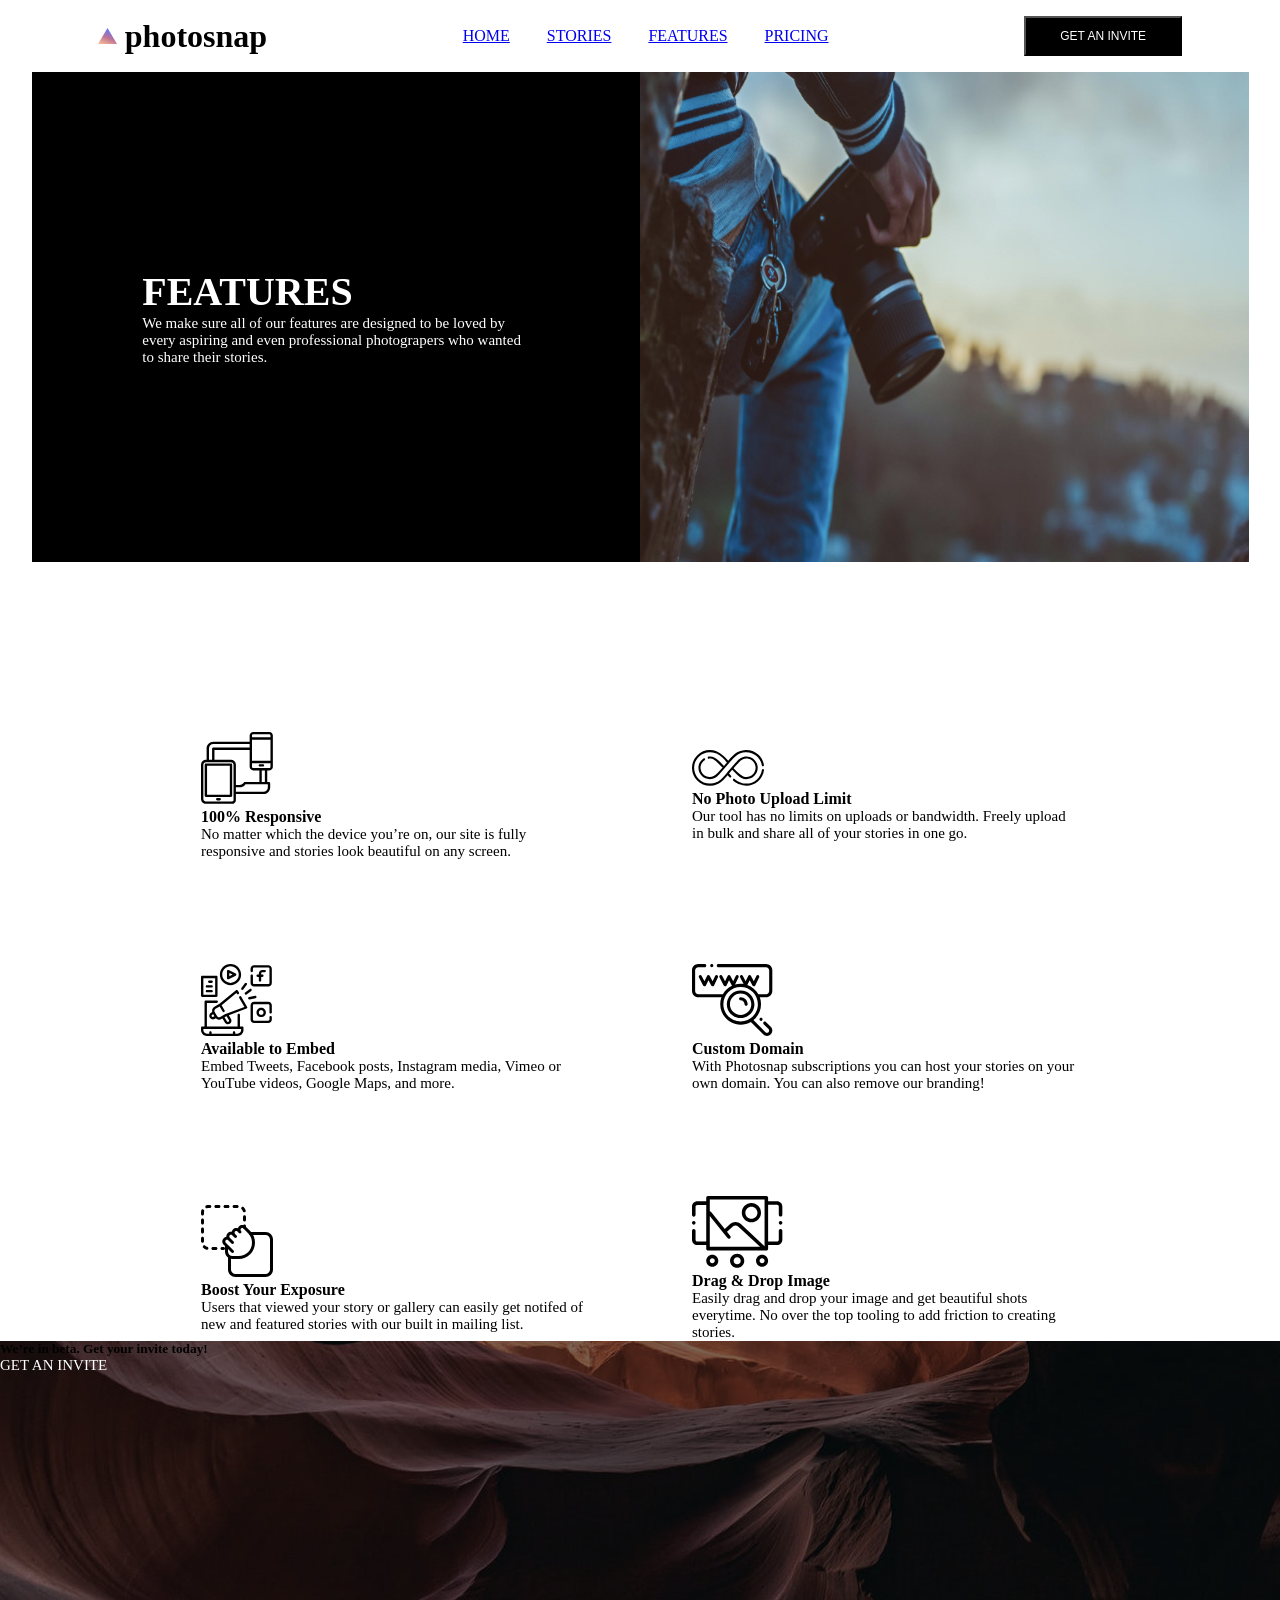
==== commit 94f2653f: "changes" ====
--- a/features.html
+++ b/features.html
@@ -43,10 +43,17 @@
       </div>
 
       <nav>
-        <ul>
-          <li>STORIES</li>
-          <li>FEATURES</li>
-          <li>PRICING</li>
+  <ul>
+           <li><a href="./home.html">HOME</a></li>
+          <li>
+            <a href="./stories.html">STORIES</a>
+          </li>
+          <li>
+            <a href="./features.html">FEATURES</a>
+          </li>
+          <li>
+            <a href="./pricing.html">PRICING</a>
+          </li>
         </ul>
       </nav>
       <button>GET AN INVITE</button>
